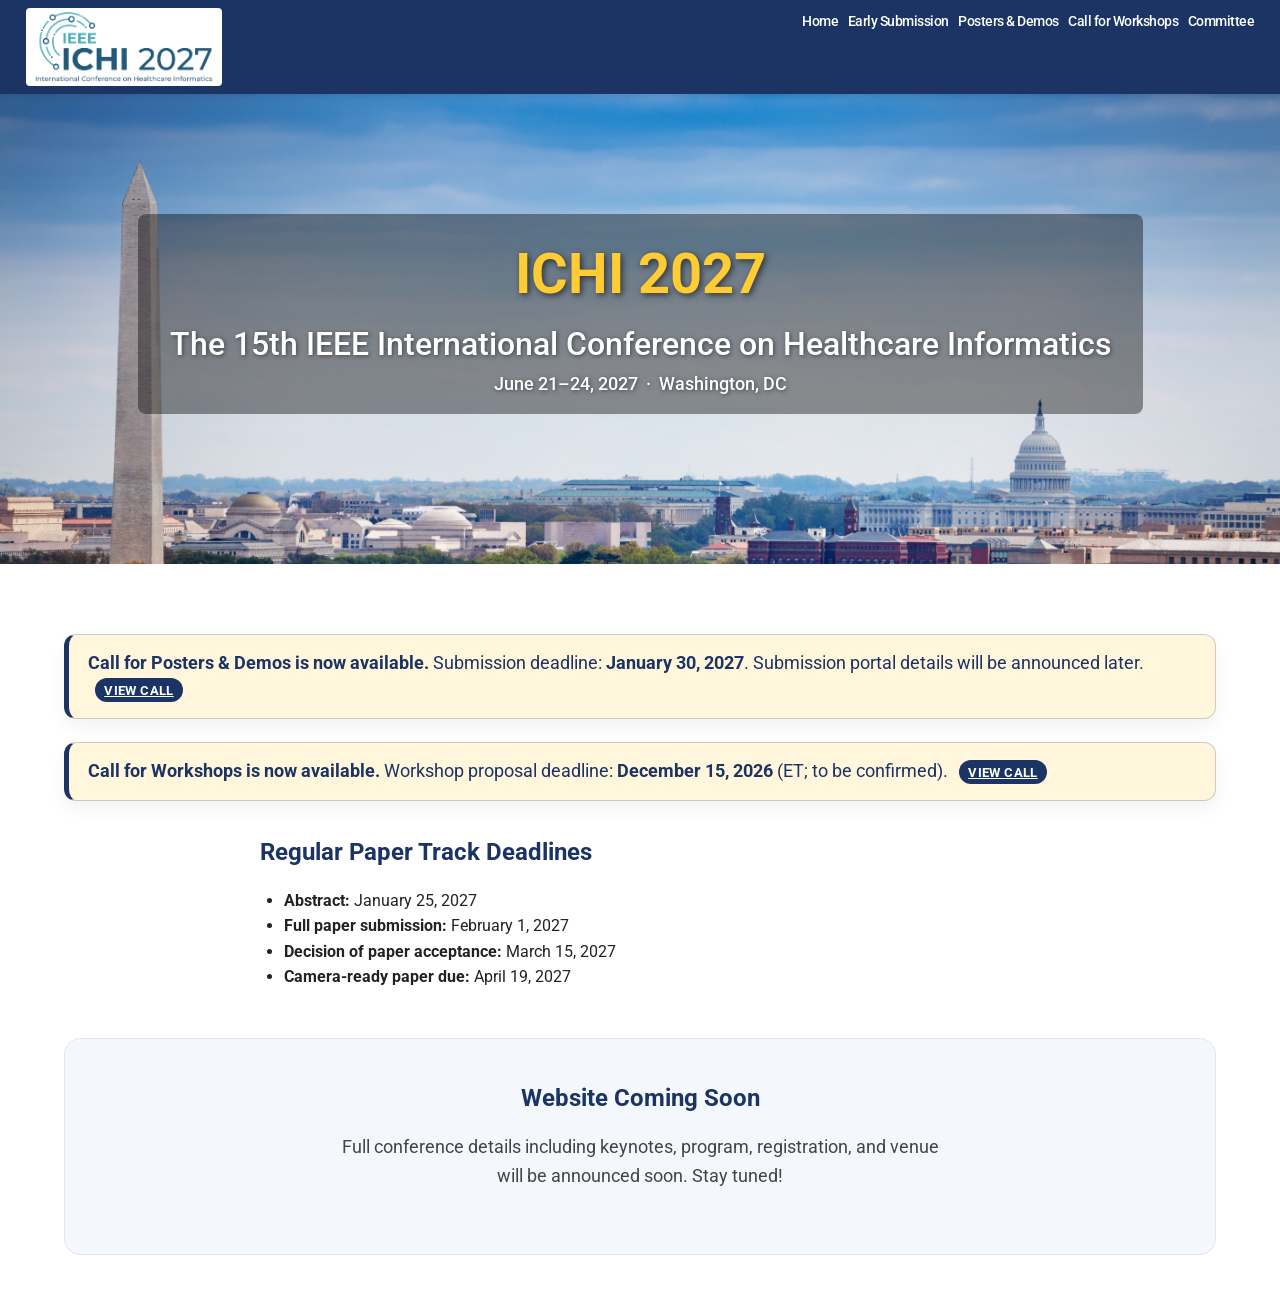
==== index.html @ 88707481 "update ddl and date" ====
<!DOCTYPE html>
<html lang="en">
<head>
    <meta charset="UTF-8" />
    <meta name="viewport" content="width=device-width, initial-scale=1.0" />
    <title>ICHI 2027 - IEEE International Conference on Healthcare Informatics</title>
    <link rel="stylesheet" href="style.css" />
    <link href="https://fonts.googleapis.com/css2?family=Roboto:wght@300;500;700&display=swap" rel="stylesheet">
</head>
<body>

<!-- Top Navigation -->
<header class="navbar">
    <div class="container">
        <a href="index.html" class="logo">
            <img src="assets/img/logo/PNG/2027-logo-IEEE ICHI-FINAL_Color.png" alt="IEEE ICHI 2027 Logo" />
        </a>
        <div id="top-nav"></div>
    </div>
</header>

<!-- Hero Section -->
<section class="hero">
  <div class="hero-text">
    <h1>ICHI 2027</h1>
    <p style="font-size: 2rem;">The 15th IEEE International Conference on Healthcare Informatics</p>
    <p>June 21–24, 2027 &nbsp;·&nbsp; Washington, DC</p>
  </div>
</section>

<main class="container" style="padding: 3rem 0; text-align: center;">

  <section class="conference-status-alert" role="status" style="text-align: left;">
    <strong>Call for Posters &amp; Demos is now available.</strong>
    Submission deadline: <strong>January 30, 2027</strong>. Submission portal details will be announced later.
    <a class="registration-link-status" href="call-for-posters.html">View call</a>
  </section>

  <section class="conference-status-alert" role="status" style="text-align: left;">
    <strong>Call for Workshops is now available.</strong>
    Workshop proposal deadline: <strong>December 15, 2026</strong> (ET; to be confirmed).
    <a class="registration-link-status" href="call-for-workshops.html">View call</a>
  </section>

  <section style="max-width: 760px; margin: 2rem auto; text-align: left;">
    <h2>Regular Paper Track Deadlines</h2>
    <ul>
      <li><strong>Abstract:</strong> January 25, 2027</li>
      <li><strong>Full paper submission:</strong> February 1, 2027</li>
      <li><strong>Decision of paper acceptance:</strong> March 15, 2027</li>
      <li><strong>Camera-ready paper due:</strong> April 19, 2027</li>
    </ul>
  </section>

  <div style="margin-top: 3rem; padding: 2.5rem; border: 1px solid #dce8f7; border-radius: 16px; background: #f4f8fd;">
    <h2 style="color: var(--umn-maroon); margin-bottom: 1rem;">Website Coming Soon</h2>
    <p style="font-size: 1.1rem; color: #444; max-width: 600px; margin: 0 auto 1.5rem;">
      Full conference details including keynotes, program, registration, and venue will be announced soon. Stay tuned!
    </p>
    <!-- <p style="color: #666;">
      Questions? Contact us at
      <a href="mailto:ichi2027@temple.edu">ichi2027@temple.edu</a>
    </p> -->
  </div>

</main>

<div id="footer"></div>
<script>
    fetch('nav.html', { cache: 'no-store' })
          .then(res => res.text())
          .then(html => { document.getElementById('top-nav').innerHTML = html; });

  fetch('footer.html')
        .then(res => res.text())
        .then(html => { document.getElementById('footer').innerHTML = html; });
</script>

</body>
</html>
---- style.css ----
﻿/* Reset & Base */
* {
    margin: 0;
    padding: 0;
    box-sizing: border-box;
}
html, body {
    font-family: 'Roboto', sans-serif;
    line-height: 1.6;
    background-color: #ffffff;
    color: #222;
}
img {
    max-width: 100%;
    display: block;
}

/* Colors */
:root {
    --umn-maroon: #1B3464;
    --umn-gold: #FFCC33;
    --umn-gray: #f5f5f5;
    --text-dark: #222;
    --text-light: #fff;
}

/* Container */
.container {
    width: 90%;
    max-width: 1200px;
    margin: 0 auto;
}

/* Navbar */
.navbar {
    background-color: var(--umn-maroon);
    padding: 0.5rem 0;
    position: fixed;
    width: 100%;
    top: 0;
    z-index: 999;
    box-shadow: 0 2px 5px rgba(0,0,0,0.1);
}
.navbar .logo {
  background: #fff;
  padding: 4px 8px;
  border-radius: 4px;
}
.logo img {
    height: clamp(60px, 5.5vw, 80px);
}
.nav-menu {
    display: flex;
    list-style: none;
    justify-content: flex-end;
    align-items: center;
    flex-wrap: nowrap;
    gap: clamp(0.45rem, 0.72vw, 0.9rem);
    margin-left: auto;
}
.navbar .container {
    display: flex;
    justify-content: space-between;
    align-items: center;
    width: 96%;
    max-width: 1600px;
    gap: clamp(0.75rem, 1vw, 1.25rem);
}
.navbar .container > .logo {
    flex: 0 0 auto;
}
#top-nav {
    flex: 1 1 auto;
    min-width: 0;
    display: flex;
    justify-content: flex-end;
}
#top-nav nav {
    width: 100%;
}
.nav-menu li {
    flex: 0 1 auto;
}
.nav-menu li a {
    color: var(--text-light);
    text-decoration: none;
    font-weight: 500;
    display: inline-flex;
    align-items: center;
    white-space: nowrap;
    font-size: clamp(0.82rem, 0.62rem + 0.42vw, 1rem);
    line-height: 1.2;
    letter-spacing: -0.035em;
}
.nav-menu li a:hover {
    color: var(--umn-gold);
}
.nav-menu li.nav-feature a {
    position: relative;
    gap: 0.38rem;
    padding: 0.34rem 0.52rem;
    border: 1px solid rgba(255, 204, 51, 0.5);
    border-radius: 999px;
    background: linear-gradient(135deg, rgba(255, 204, 51, 0.24), rgba(255, 255, 255, 0.08));
    color: #fff8dc;
    font-weight: 700;
    box-shadow: inset 0 0 0 1px rgba(255, 255, 255, 0.08);
}
.nav-menu li.nav-feature a:hover {
    color: #fff;
    border-color: rgba(255, 204, 51, 0.88);
    background: linear-gradient(135deg, rgba(255, 204, 51, 0.34), rgba(255, 255, 255, 0.13));
}
.nav-menu li.nav-feature-industry a {
    border-color: rgba(255, 255, 255, 0.48);
    background: linear-gradient(135deg, rgba(255, 255, 255, 0.18), rgba(255, 204, 51, 0.12));
    color: #fff;
}
.nav-menu li.nav-feature-industry a:hover {
    border-color: rgba(255, 255, 255, 0.86);
    background: linear-gradient(135deg, rgba(255, 255, 255, 0.24), rgba(255, 204, 51, 0.2));
}
.nav-menu li.nav-feature-data a {
    border-color: rgba(180, 225, 222, 0.62);
    background: linear-gradient(135deg, rgba(180, 225, 222, 0.22), rgba(255, 255, 255, 0.09));
    color: #efffff;
}
.nav-menu li.nav-feature-data a:hover {
    border-color: rgba(204, 245, 241, 0.9);
    background: linear-gradient(135deg, rgba(180, 225, 222, 0.3), rgba(255, 255, 255, 0.14));
}
.nav-menu li.nav-feature-data .nav-new-badge {
    background: #dff7ef;
    color: var(--umn-maroon);
}
.nav-menu li.nav-feature-awards a {
    border-color: rgba(255, 204, 51, 0.9);
    background: linear-gradient(135deg, #ffdf74, var(--umn-gold));
    color: var(--umn-maroon);
    box-shadow: 0 0 0 1px rgba(255, 255, 255, 0.18), 0 6px 16px rgba(255, 204, 51, 0.16);
}
.nav-menu li.nav-feature-awards a:hover {
    color: var(--umn-maroon);
    border-color: #ffe58a;
    background: linear-gradient(135deg, #ffeaa0, #ffd75a);
}
.nav-new-badge {
    display: inline-flex;
    position: absolute;
    top: -0.55rem;
    right: -0.22rem;
    z-index: 1;
    align-items: center;
    padding: 0.12rem 0.34rem;
    border-radius: 999px;
    background: var(--umn-gold);
    color: var(--umn-maroon);
    font-size: 0.62rem;
    font-weight: 800;
    line-height: 1;
    letter-spacing: 0.06em;
    pointer-events: none;
}
.nav-track-badge {
    display: inline-flex;
    position: absolute;
    top: -0.55rem;
    right: -0.22rem;
    z-index: 1;
    align-items: center;
    padding: 0.12rem 0.34rem;
    border-radius: 999px;
    background: rgba(255, 255, 255, 0.92);
    color: var(--umn-maroon);
    font-size: 0.58rem;
    font-weight: 800;
    line-height: 1;
    letter-spacing: 0.07em;
    pointer-events: none;
}
@media (max-width: 1500px) {
    .nav-track-badge,
    .nav-menu li.nav-feature:not(.nav-feature-data) .nav-new-badge,
    .nav-menu li.nav-feature-data .nav-new-badge {
        display: none;
    }
}
@media (max-width: 1420px) {
    .nav-menu {
        gap: 0.42rem;
    }
    .nav-menu li a {
        font-size: 0.78rem;
    }
    .nav-menu li.nav-feature a {
        padding: 0.28rem 0.38rem;
    }
}
@media (max-width: 1280px) {
    .navbar .container {
        align-items: flex-start;
    }
    .nav-menu {
        flex-wrap: wrap;
        row-gap: 0.42rem;
        gap: 0.58rem;
    }
    .nav-menu li a {
        font-size: 0.86rem;
    }
    .nav-menu li.nav-feature a {
        padding: 0.32rem 0.46rem;
    }
    .nav-new-badge,
    .nav-track-badge {
        display: none;
    }
}

/* Dropdown */
.dropdown {
    position: relative;
}
.dropdown-content {
    display: none;
    position: absolute;
    background-color: #fff;
    color: #000;
    top: 100%;
    left: 0;
    box-shadow: 0px 4px 6px rgba(0,0,0,0.1);
    border-radius: 4px;
    z-index: 999;
    min-width: 270px;
}
.dropdown-content li {
    padding: 0.5rem 1rem;
    white-space: nowrap;
}
.dropdown-content li a {
    color: #000;
    font-size: 0.95rem;
    letter-spacing: 0;
}
.dropdown:hover .dropdown-content {
    display: block;
}

/* Hero Section */
.hero {
    background-image: url('assets/img/banner/banner2.jpeg');
    background-size: cover;
    background-position: center;
    height: 500px;
    display: flex;
    align-items: center;
    justify-content: center;
    margin-top: 64px;
    position: relative;
}

.hero::after {
    content: '';
    position: absolute;
    top: 0;
    left: 0;
    width: 100%;
    height: 100%;
    background: rgba(0,0,0,0); /* brighter overlay */
}

.hero-text {
    position: relative;
    color: var(--text-light);
    text-align: center;
    z-index: 1;
    background-color: rgba(0, 0, 0, 0.4);
    padding: 1rem 2rem;
    border-radius: 8px;
    display: inline-block;
}

.hero-text h1 {
    font-size: 3.5rem;
    font-weight: 700;
    color: var(--umn-gold);
    text-shadow: 2px 2px 6px rgba(0, 0, 0, 0.6);
}

.hero-text p {
    font-size: 1.1rem;
    font-weight: 500;
    color: #fff;
    text-shadow: 1px 1px 4px rgba(0, 0, 0, 0.5);
}


/* Main Sections */
.welcome-news {
    display: flex;
    justify-content: space-between;
    flex-wrap: wrap;
    padding: 2rem 0;
    gap: 2rem;
}
.welcome, .news {
    flex: 1;
    min-width: 280px;
}
h2 {
    color: var(--umn-maroon);
    margin-bottom: 1rem;
}
ul {
    list-style: disc;
    padding-left: 1.5rem;
}

.sr-only {
    position: absolute;
    width: 1px;
    height: 1px;
    padding: 0;
    margin: -1px;
    overflow: hidden;
    clip: rect(0, 0, 0, 0);
    white-space: nowrap;
    border: 0;
}

.conference-status-alert {
    margin: 1.4rem 0;
    padding: 1rem 1.2rem;
    background: #fff6db;
    border: 1px solid rgba(27, 52, 100, 0.22);
    border-left: 5px solid var(--umn-maroon);
    border-radius: 12px;
    color: var(--umn-maroon);
    font-size: 1.1rem;
    line-height: 1.45;
    box-shadow: 0 8px 18px rgba(0, 0, 0, 0.05);
}

.registration-link-status {
    display: inline-block;
    margin-left: 0.45rem;
    padding: 0.15rem 0.55rem;
    color: #fff;
    background: var(--umn-maroon);
    border-radius: 999px;
    font-size: 0.82rem;
    font-weight: 700;
    letter-spacing: 0.03em;
    text-transform: uppercase;
    vertical-align: middle;
}

del {
  text-decoration: line-through;
  text-decoration-color: red;
}

.button {
    background-color: var(--umn-gold);
    color: var(--text-dark);
    padding: 0.6rem 1.2rem;
    margin-right: 1rem;
    border: none;
    text-decoration: none;
    font-weight: 600;
    border-radius: 4px;
    box-shadow: 1px 1px 5px rgba(0,0,0,0.2);
    transition: background 0.3s ease;
}
.button:hover {
    background-color: #e0b200;
    color: #000;
}
.button.secondary {
    background-color: #ffffff;
    color: var(--umn-maroon);
    border: 2px solid var(--umn-maroon);
}
.button.secondary:hover {
    background-color: var(--umn-maroon);
    color: #fff;
}

.committee-section {
    margin-top: 3rem;
    padding: 2rem 0;
    border-top: 1px solid #ddd;
}
.committee-section h2, .committee-section h3 {
    color: var(--umn-maroon);
    margin-bottom: 1rem;
}
.committee-grid {
    display: flex;
    flex-wrap: wrap;
    gap: 2rem;
    margin-bottom: 2rem;
}
.committee-card {
    width: 220px;
    display: flex;
    flex-direction: column;
    align-items: center;
    margin: 1rem;
    text-align: center;
}

.committee-card img {
    width: 180px;
    height: 240px;
    object-fit: cover;
    border-radius: 8px;
    margin-bottom: 0.75rem;
    box-shadow: 0 4px 8px rgba(0,0,0,0.1);
}

.committee-card-name {
    font-weight: bold;
    margin-bottom: 0.25rem;
}

.committee-card-affiliation {
    font-size: 0.95rem;
    color: #444;
    line-height: 1.3;
}

.sponsor-grid {
    display: flex;
    flex-wrap: wrap;
    gap: 2rem;
    justify-content: center;
    align-items: center;
}
.sponsor-logo img {
    height: 100px;
    max-width: 180px;
    object-fit: contain;
    filter: drop-shadow(0 2px 4px rgba(0,0,0,0.1));
}

/* =========================================
   Sponsors
   ========================================= */

/* 整个赞助商区域标题居中（你已经有 text-align:center，这里再强化一次） */
.sponsor-section,
.sponsor-tier,
.sponsor-tier h3 {
  text-align: center;
}

/* 每个 tier 块之间更舒服一点 */
.sponsor-tier h3 {
  margin: 1.75rem 0 0.75rem;
}

/* 让 sponsor 标题像独立标签一样浮在 logo 上方，避免和 logo 视觉混在一起 */
.sponsors-highlight .sponsor-tier h3 {
  display: inline-flex;
  align-items: center;
  justify-content: center;
  position: relative;
  gap: 0.7rem;
  width: fit-content;
  margin-left: auto;
  margin-right: auto;
  padding: 0.46rem 1.15rem;
  border: 1px solid rgba(27, 52, 100, 0.24);
  border-radius: 10px;
  background: linear-gradient(180deg, #fcf6f7 0%, #f0dfe4 100%);
  box-shadow: 0 6px 16px rgba(27, 52, 100, 0.08);
  color: var(--umn-maroon);
  font-weight: 700;
  letter-spacing: 0.08em;
  text-transform: uppercase;
}

.sponsors-highlight .sponsor-tier h3::before,
.sponsors-highlight .sponsor-tier h3::after {
  content: "";
  width: 1.4rem;
  height: 1px;
  background: rgba(27, 52, 100, 0.32);
}

/* 让 logo 行始终居中 */
.sponsor-grid {
  display: flex;
  justify-content: center;
  align-items: center;
  flex-wrap: wrap;
  gap: 2rem;
  margin-bottom: 1.75rem;
}

/* 关键：去掉你截图里的“框”（border/背景/阴影/内边距） */
.sponsor-logo {
  background: transparent !important;
  border: none !important;
  box-shadow: none !important;
  border-radius: 0 !important;
  padding: 0 !important;
  margin: 0 !important;
}

/* 让图片更大、且完整显示（不裁切、不变形） */
.sponsor-logo img {
  height: auto !important;
  width: auto !important;
  max-width: min(920px, 100%) !important; /* 宽屏也不会溢出 */
  object-fit: contain !important;
  filter: none !important;               /* 如果你不想要阴影就关掉 */
}

/* Platinum：CHS 横向 logo 适合更宽的展示 */
.sponsor-grid-platinum .sponsor-logo img {
  max-height: 165px !important;
  max-width: min(1100px, 100%) !important;
}

/* Gold：Mayo 这种方形/竖向 logo 更适合用高度撑起来 */
.sponsor-grid-gold .sponsor-logo img {
  max-height: 180px !important;
  max-width: min(360px, 100%) !important;
}

/* Silver：横幅 logo 靠宽度撑起来更自然 */
.sponsor-grid-silver .sponsor-logo img {
  max-height: 150px !important;
  max-width: min(980px, 100%) !important;
}

/* 手机端：再稍微收一点高度，避免太占屏 */
@media (max-width: 520px) {
  .sponsor-grid-platinum .sponsor-logo img {
    max-height: 110px !important;
  }
  .sponsor-grid-gold .sponsor-logo img {
    max-height: 150px !important;
  }
  .sponsor-grid-silver .sponsor-logo img {
    max-height: 115px !important;
  }
}

/* Sponsors page showcase (moved from index): larger text and larger Gold logo */
.sponsors-highlight {
  margin-bottom: 2.25rem;
}

.sponsors-highlight h2 {
  font-size: clamp(2rem, 4vw, 2.5rem);
}

.sponsors-highlight .sponsor-tier h3 {
  font-size: clamp(1.35rem, 2.2vw, 1.7rem);
}

.sponsors-highlight .sponsor-grid-platinum .sponsor-logo img {
  max-height: 155px !important;
  max-width: min(1020px, 100%) !important;
}

.sponsors-highlight .sponsor-grid-gold .sponsor-logo img {
  max-height: 220px !important;
  max-width: min(430px, 100%) !important;
}

@media (max-width: 520px) {
  .sponsors-highlight .sponsor-grid-platinum .sponsor-logo img {
    max-height: 100px !important;
  }
  .sponsors-highlight .sponsor-grid-gold .sponsor-logo img {
    max-height: 180px !important;
  }
}

/* =========================================
   Sponsors Page Redesign
   ========================================= */

.sponsor-page {
  padding: 2.25rem 0 4rem;
}

.sponsor-page-heading {
  margin-bottom: 1.5rem;
  text-align: center;
}

.sponsor-page-heading-left {
  text-align: left;
}

.sponsor-page-heading h2 {
  margin-bottom: 0.65rem;
  color: var(--umn-maroon);
  font-size: clamp(1.95rem, 3.8vw, 2.45rem);
}

.sponsor-page-heading p {
  max-width: 780px;
  margin: 0 auto;
  color: #4d4a47;
  line-height: 1.7;
}

.sponsor-page-heading-left p {
  margin: 0;
  max-width: 880px;
}

.sponsor-showcase {
  padding: 2rem 0 1rem;
}

.sponsor-tier-block {
  padding: 1.4rem 0 1.65rem;
  border-top: 1px solid rgba(27, 52, 100, 0.12);
}

.sponsor-tier-block:first-of-type {
  border-top: none;
  padding-top: 0.35rem;
}

.sponsor-tier-label {
  margin: 0 0 1rem;
  text-align: center;
  color: var(--umn-maroon);
  font-size: clamp(1rem, 1.15vw, 1.08rem);
  font-weight: 700;
  letter-spacing: 0.14em;
  text-transform: uppercase;
}

.sponsor-logo-row {
  display: flex;
  justify-content: center;
  align-items: center;
  min-height: 92px;
  padding: 0.2rem 0;
}

.sponsor-logo-link {
  display: inline-flex;
  align-items: center;
  justify-content: center;
  text-decoration: none;
  color: inherit;
  transition: transform 0.18s ease, opacity 0.18s ease;
}

.sponsor-logo-link:hover,
.sponsor-logo-link:focus-visible {
  transform: translateY(-1px);
  opacity: 0.9;
  outline: none;
}

.sponsor-logo-link-stack {
  flex-direction: column;
}

.sponsor-logo-row img {
  display: block;
  height: auto;
  width: auto;
  max-width: 100%;
  object-fit: contain;
}

.sponsor-logo-stack {
  display: flex;
  flex-direction: column;
  align-items: center;
  gap: 0.65rem;
}

.sponsor-logo-row-platinum {
  gap: 1.5rem;
  flex-wrap: wrap;
}

.sponsor-logo-row-platinum img {
  max-width: min(520px, 100%);
  max-height: 88px;
}

.sponsor-logo-row-platinum .sponsor-logo-platinum-wide {
  max-width: min(410px, 100%);
  max-height: 72px;
}

.sponsor-logo-row-platinum .sponsor-logo-platinum-standard {
  max-width: min(350px, 100%);
  max-height: 160px;
}

.sponsor-logo-row-gold img {
  max-width: min(210px, 100%);
  max-height: 118px;
}

.sponsor-logo-row-gold {
  gap: 2rem;
  flex-wrap: wrap;
}

.sponsor-logo-row-gold .sponsor-logo-gold-wide {
  max-width: min(360px, 100%);
  max-height: 72px;
}

.sponsor-logo-row-gold .sponsor-logo-gold-tcii {
  max-width: min(280px, 100%);
  max-height: 86px;
}

.sponsor-logo-row-silver img {
  max-width: min(350px, 100%);
  max-height: 78px;
}

.sponsor-logo-row-silver {
  gap: 1.8rem;
  flex-wrap: wrap;
}

.sponsor-logo-row-silver .sponsor-logo-row-break {
  flex-basis: 100%;
  height: 0;
}

.sponsor-logo-row-silver .sponsor-logo-silver-wide {
  max-width: min(320px, 100%);
  max-height: 68px;
}

.sponsor-logo-row-silver .sponsor-logo-silver-standard {
  max-width: min(165px, 100%);
  max-height: 70px;
}

.sponsor-logo-row-silver .sponsor-logo-silver-clhss {
  width: 165px;
  max-height: 116px;
}

.sponsor-logo-row-silver .sponsor-logo-silver-boston {
  width: 190px;
  max-width: min(190px, 100%);
  max-height: 84px;
}

.sponsor-logo-row-silver .sponsor-logo-silver-jhir {
  width: 420px;
  max-width: min(420px, 100%);
  max-height: 88px;
}

.sponsor-logo-row-award img {
  max-width: min(110px, 100%);
  max-height: 96px;
}

.sponsor-logo-row-bronze {
  min-height: 72px;
  gap: 1.45rem;
  flex-wrap: wrap;
}

.sponsor-logo-row-bronze img {
  max-width: min(270px, 100%);
  max-height: 40px;
}

.sponsor-logo-row-bronze .sponsor-logo-bronze-journal {
  max-width: min(270px, 100%);
  max-height: 34px;
}

.sponsor-logo-row-bronze .sponsor-logo-bronze-wide {
  max-width: min(250px, 100%);
  max-height: 44px;
}

.sponsor-logo-caption {
  margin: 0;
  color: #4d4a47;
  font-size: 0.96rem;
  font-weight: 500;
}

.sponsor-opportunities {
  margin-top: 1.25rem;
  padding: 2rem 0 0.5rem;
  border-top: 1px solid rgba(27, 52, 100, 0.12);
}

.sponsor-deadline {
  margin: 0 0 1.75rem;
  color: var(--umn-maroon);
  font-weight: 600;
}

.sponsor-opportunities h3 {
  margin: 1.8rem 0 1rem;
  color: var(--umn-maroon);
  font-size: 1.15rem;
}

.sponsor-package-grid {
  display: grid;
  grid-template-columns: repeat(auto-fit, minmax(220px, 1fr));
  gap: 1rem;
}

.sponsor-package-card {
  padding: 1.15rem 1.2rem 1.2rem;
  background: #fcfaf8;
  border: 1px solid rgba(27, 52, 100, 0.1);
  border-radius: 14px;
  box-shadow: 0 8px 20px rgba(53, 39, 28, 0.05);
}

.sponsor-package-card-secondary {
  background: #fff;
}

.sponsor-package-header {
  display: flex;
  align-items: baseline;
  justify-content: space-between;
  gap: 1rem;
  margin-bottom: 0.75rem;
}

.sponsor-package-header h4 {
  margin: 0;
  color: #2f2a26;
  font-size: 1.08rem;
}

.sponsor-package-price {
  margin: 0;
  color: var(--umn-maroon);
  font-weight: 700;
  white-space: nowrap;
}

.sponsor-package-list {
  margin: 0;
  padding-left: 1.1rem;
  color: #4b4946;
  line-height: 1.6;
}

.sponsor-package-list li + li {
  margin-top: 0.45rem;
}

.sponsor-contact {
  margin-top: 1.6rem;
  padding-top: 1.75rem;
  border-top: 1px solid rgba(27, 52, 100, 0.12);
}

.sponsor-contact .committee-section h2,
.sponsor-contact .committee-section h3 {
  margin-bottom: 0.35rem;
}

.sponsor-contact .committee-grid {
  margin-top: 1rem;
  gap: 1.25rem;
}

.sponsor-contact .committee-card {
  padding: 1.35rem 1.2rem;
  border: 1px solid rgba(27, 52, 100, 0.1);
  box-shadow: 0 10px 24px rgba(53, 39, 28, 0.05);
}

.sponsor-contact .committee-card img {
  width: 160px;
  height: 160px;
  margin-bottom: 0.9rem;
}

@media (max-width: 760px) {
  .sponsor-page {
    padding-top: 1.75rem;
  }

  .sponsor-logo-row {
    min-height: 72px;
  }

  .sponsor-logo-row-platinum img {
    max-height: 68px;
  }

  .sponsor-logo-row-platinum .sponsor-logo-platinum-wide {
    max-width: min(310px, 100%);
    max-height: 56px;
  }

  .sponsor-logo-row-platinum .sponsor-logo-platinum-standard {
    max-width: min(250px, 100%);
    max-height: 116px;
  }

  .sponsor-logo-row-gold img {
    max-height: 94px;
    max-width: 175px;
  }

  .sponsor-logo-row-gold .sponsor-logo-gold-wide {
    max-height: 54px;
    max-width: min(260px, 100%);
  }

  .sponsor-logo-row-gold .sponsor-logo-gold-tcii {
    max-height: 70px;
    max-width: min(220px, 100%);
  }

  .sponsor-logo-row-silver img {
    max-height: 62px;
    max-width: 280px;
  }

  .sponsor-logo-row-silver .sponsor-logo-silver-wide {
    max-height: 56px;
    max-width: 240px;
  }

  .sponsor-logo-row-silver .sponsor-logo-silver-standard {
    max-height: 58px;
    max-width: 138px;
  }

  .sponsor-logo-row-silver .sponsor-logo-silver-clhss {
    width: 138px;
    max-height: 96px;
  }

  .sponsor-logo-row-silver .sponsor-logo-silver-boston {
    width: 150px;
    max-width: min(150px, 100%);
    max-height: 66px;
  }

  .sponsor-logo-row-silver .sponsor-logo-silver-jhir {
    width: 300px;
    max-width: min(300px, 100%);
    max-height: 60px;
  }

  .sponsor-logo-row-silver .sponsor-logo-silver-compact {
    max-height: 74px;
    max-width: 120px;
  }

  .sponsor-logo-row-award img {
    max-height: 82px;
    max-width: 96px;
  }

  .sponsor-logo-row-bronze img {
    max-width: min(220px, 100%);
    max-height: 34px;
  }

  .sponsor-logo-row-bronze .sponsor-logo-bronze-journal {
    max-width: min(220px, 100%);
    max-height: 28px;
  }

  .sponsor-logo-row-bronze .sponsor-logo-bronze-wide {
    max-width: min(190px, 100%);
    max-height: 38px;
  }

  .sponsor-package-header {
    flex-direction: column;
    align-items: flex-start;
    gap: 0.25rem;
  }
}

/* Footer */
/* Footer container layout */
.footer {
    background-color: var(--umn-maroon);
    color: white;
    padding: 2rem 0;
    font-size: 0.9rem;
}

.footer a {
    color: white;
    text-decoration: none;
}

.footer a:hover {
    text-decoration: underline;
}

.footer-columns {
    display: flex;
    flex-wrap: wrap;
    justify-content: space-between;
    gap: 2rem;
}

.footer-section {
    flex: 1 1 250px;
    min-width: 200px;
}

.footer-section h3 {
    font-weight: bold;
    margin-bottom: 1rem;
}

.footer-past-years {
    display: flex;
    gap: 1.5rem;
    flex-wrap: wrap;
}

.footer-past-years ul {
    list-style: none;
    padding-left: 0;
    margin: 0;
}

.footer-past-years li {
    margin-bottom: 0.5rem;
}

.social-icons {
  display: flex;
  gap: 1rem;
  align-items: center;
  margin-top: 0.5rem;
}

.social-icon {
  width: 28px;
  height: 28px;
  transition: transform 0.2s ease;
}

.social-icon:hover {
  transform: scale(1.2);
}

@media (max-width: 768px) {
    .footer-columns {
        flex-direction: column;
    }
    .footer-past-years {
        flex-direction: column;
    }
}

/* Responsive */
@media (max-width: 768px) {
    .navbar .container {
        width: 92%;
    }
    .nav-menu {
        flex-wrap: wrap;
        justify-content: center;
        gap: 0.85rem 1rem;
    }
    .nav-menu li a {
        font-size: 0.82rem;
    }
    .hero {
        height: 400px;
    }
    .hero-text h1 {
        font-size: 2.2rem;
    }
}

/* =========================================
   Bottom Identity Footer (Logos & Copyright)
   ========================================= */
.footer-identity {
    /* 使用淡灰色背景，或者你可以改成 var(--umn-gold) */
    background-color: var(--umn-gold);
    padding: 2rem 0;
    text-align: center; /* 让所有文字内容居中 */
    border-top: 1px solid #e0e0e0;
}

/* Logo 容器：弹性布局，水平居中 */
.identity-logos {
    display: flex;
    justify-content: center;
    align-items: center;
    gap: 30px; /* 两个 Logo 之间的间距 */
    margin-bottom: 1rem; /* Logo 与下方文字的间距 */
}

/* 限制 Logo 高度，保持整齐 */
.identity-logos img {
    height: 38px;
    width: auto;
}

/* 版权文字样式 */
.identity-copyright {
    font-size: 0.9rem;
    color: #444;
    margin-bottom: 0.5rem; /* 版权与隐私政策之间的间距 */
}

/* 隐私政策链接样式 */
.identity-privacy a {
    font-size: 0.9rem;
    color: #00629B; /* 使用 IEEE 蓝或深色 */
    text-decoration: none;
}

.identity-privacy a:hover {
    text-decoration: underline;
}

/* 响应式调整：手机端如果屏幕太小，Logo 可以稍微缩小 */
@media (max-width: 480px) {
    .identity-logos {
        gap: 20px;
    }
    .identity-logos img {
        height: 32px;
    }
}

/* Registration fee table */
.registration-clarification {
    margin: 0.9rem 0 1rem;
    padding: 0.95rem 1.1rem;
    background: #f8f1e8;
    border-left: 4px solid var(--umn-maroon);
    border-radius: 10px;
    color: #4a433d;
    font-size: 1rem;
    line-height: 1.55;
}

.registration-clarification strong {
    color: var(--umn-maroon);
}

.registration-table-wrap {
    width: 100%;
    max-width: 100%;
    margin: 1.25rem 0 0.75rem;
    overflow-x: auto;
    -webkit-overflow-scrolling: touch;
    background: #fff;
    border: 1px solid #e3ddd7;
    border-radius: 16px;
    box-shadow: 0 12px 28px rgba(0, 0, 0, 0.06);
}

.registration-table {
    width: 100%;
    min-width: 980px;
    border-collapse: separate;
    border-spacing: 0;
    table-layout: fixed;
    color: #333;
}

.registration-table thead th {
    padding: 1.2rem 1rem;
    text-align: center;
    vertical-align: bottom;
    background: linear-gradient(180deg, #f5f1ed 0%, #ece5de 100%);
    border-bottom: 1px solid #ddd2c9;
    font-size: 1rem;
    font-weight: 700;
    line-height: 1.25;
    color: #2d2a28;
}

.registration-table thead th:first-child {
    width: 40%;
    text-align: left;
}

.registration-heading {
    display: block;
    font-size: 1.1rem;
    font-weight: 700;
    color: #2f2b29;
}

.registration-subheading {
    display: block;
    margin-top: 0.3rem;
    font-size: 0.95rem;
    font-weight: 500;
    line-height: 1.35;
    color: #5e554e;
}

.registration-table tbody th,
.registration-table tbody td {
    padding: 1.15rem 1rem;
    border-bottom: 1px solid #ece4dd;
    font-size: 1.05rem;
    background: #fff;
}

.registration-table tbody tr:nth-child(even) th,
.registration-table tbody tr:nth-child(even) td {
    background: #fcfaf8;
}

.registration-table tbody tr:last-child th,
.registration-table tbody tr:last-child td {
    border-bottom: none;
}

.registration-table tbody th {
    text-align: left;
    font-weight: 700;
    color: #2f2b29;
}

.registration-table tbody td {
    text-align: center;
    font-weight: 500;
    color: #3d3a38;
}

@media (max-width: 900px) {
    .registration-table {
        min-width: 900px;
    }

    .registration-table thead th,
    .registration-table tbody th,
    .registration-table tbody td {
        padding: 1rem 0.85rem;
    }
}

/* =========================================
   Attraction Image Rows / Grids (Venue page)
   ========================================= */

.attractions-gallery {
  margin: 0.75rem 0 1.25rem 0;
  display: grid;
  gap: 14px;
  grid-template-columns: repeat(2, minmax(0, 1fr)); /* 2 columns by default */
}

.attraction-card {
  margin: 0;
  background: #fff;
  border: 1px solid #e7e7e7;
  border-radius: 10px;
  overflow: hidden;
  box-shadow: 0 3px 10px rgba(0,0,0,0.06);
  transition: transform 0.2s ease, box-shadow 0.2s ease;
}

.attraction-card:hover {
  transform: translateY(-2px);
  box-shadow: 0 6px 16px rgba(0,0,0,0.10);
}

.attraction-card img {
  width: 100%;
  height: 170px;
  object-fit: cover;
}

.attraction-card figcaption {
  padding: 0.65rem 0.75rem 0.7rem 0.75rem;
  font-weight: 700;
  color: var(--umn-maroon);
  font-size: 0.98rem;
  line-height: 1.2;
}

/* Wider screens: show 3 in a row for the museum section (auto) */
@media (min-width: 900px) {
  .attractions-gallery {
    grid-template-columns: repeat(3, minmax(0, 1fr));
  }
  .attraction-card img {
    height: 180px;
  }
}

/* Phones: 1 per row */
@media (max-width: 520px) {
  .attractions-gallery {
    grid-template-columns: 1fr;
  }
  .attraction-card img {
    height: 190px;
  }
}

/* =========================================
   Unified content photos (Venue / Hotels)
   ========================================= */

.content-photo {
  width: 100%;
  max-width: 920px;          /* 控制最大宽度，避免超大撑满屏幕 */
  height: 320px;             /* 统一高度（你也可以改成 280/360） */
  object-fit: cover;         /* 统一裁切方式：保证不变形、画面铺满 */
  display: block;
  margin: 0.75rem auto 1rem; /* 居中 + 上下留白 */
  border-radius: 12px;
  border: 1px solid #e7e7e7;
  box-shadow: 0 4px 14px rgba(0,0,0,0.08);
}

/* 手机端：稍微更高一点，观感更饱满 */
@media (max-width: 520px) {
  .content-photo {
    height: 220px;
    max-width: 100%;
  }
}

/* =========================================
   Parking information (Venue page)
   ========================================= */

.parking-info-section {
  margin: 0 0 2rem;
}

.parking-info-section h2 {
  color: var(--umn-maroon);
  margin-bottom: 0.75rem;
}

.parking-info-layout {
  display: grid;
  grid-template-columns: minmax(0, 1.15fr) minmax(280px, 0.85fr);
  gap: 1.25rem;
  align-items: stretch;
  margin: 1rem 0;
}

.parking-map-card {
  margin: 0;
  background: #fff;
  border: 1px solid #e3ddd7;
  border-radius: 14px;
  overflow: hidden;
  box-shadow: 0 10px 24px rgba(0, 0, 0, 0.07);
}

.parking-map-visual {
  position: relative;
  aspect-ratio: 936 / 676;
  background: #f8f5ef;
  overflow: hidden;
}

.parking-map-visual img {
  display: block;
  width: 100%;
  height: 100%;
  object-fit: contain;
}

.parking-hotspot {
  position: absolute;
  z-index: 2;
  display: block;
  border: 3px solid rgba(27, 52, 100, 0);
  border-radius: 16px;
  background: rgba(255, 204, 51, 0);
  box-shadow: 0 0 0 rgba(27, 52, 100, 0);
  opacity: 0;
  transform: scale(0.96);
  transition: opacity 0.18s ease, transform 0.18s ease, background 0.18s ease, border-color 0.18s ease, box-shadow 0.18s ease;
  pointer-events: none;
}

.parking-hotspot::after {
  content: "";
  position: absolute;
  inset: -9px;
  border: 2px solid rgba(27, 52, 100, 0.25);
  border-radius: 22px;
  opacity: 0;
}

.parking-hotspot.is-active {
  opacity: 1;
  transform: scale(1);
  border-color: var(--umn-maroon);
  background: rgba(255, 204, 51, 0.32);
  box-shadow: 0 0 0 5px rgba(27, 52, 100, 0.13), 0 12px 24px rgba(0, 0, 0, 0.18);
}

.parking-hotspot.is-active::after {
  opacity: 1;
}

.parking-hotspot-washington {
  left: 64.5%;
  top: 9%;
  width: 21.5%;
  height: 14%;
}

.parking-hotspot-east-river {
  left: 22.5%;
  top: 54%;
  width: 13%;
  height: 21%;
}

.parking-hotspot-weisman {
  left: 3%;
  top: 30.5%;
  width: 14.5%;
  height: 18%;
}

.parking-map-card figcaption {
  padding: 0.7rem 0.9rem;
  color: #5a514c;
  background: #faf7f2;
  font-size: 0.95rem;
  font-weight: 600;
}

.parking-card-grid {
  display: grid;
  gap: 0.85rem;
}

.parking-card {
  background: #fff;
  border: 1px solid #e3ddd7;
  border-left: 5px solid var(--umn-maroon);
  border-radius: 14px;
  padding: 1rem 1.05rem;
  box-shadow: 0 8px 18px rgba(0, 0, 0, 0.055);
  transition: transform 0.18s ease, border-color 0.18s ease, box-shadow 0.18s ease, background 0.18s ease;
}

.parking-card:hover,
.parking-card:focus-within,
.parking-card.is-active {
  background: #fffaf0;
  border-color: rgba(27, 52, 100, 0.32);
  box-shadow: 0 14px 28px rgba(27, 52, 100, 0.13);
  transform: translateY(-2px);
}

.parking-card h3 {
  margin: 0 0 0.45rem;
  color: var(--umn-maroon);
  font-size: 1.05rem;
  line-height: 1.25;
}

.parking-card p {
  margin: 0 0 0.8rem;
  color: #4e4844;
  line-height: 1.4;
}

.parking-card a {
  display: inline-flex;
  align-items: center;
  color: var(--umn-maroon);
  font-weight: 700;
  text-decoration: underline;
  text-underline-offset: 3px;
}

.parking-note {
  margin-top: 0.75rem;
  padding: 0.85rem 1rem;
  background: #f8f1e8;
  border-radius: 10px;
  color: #4a433d;
  line-height: 1.5;
}

@media (max-width: 820px) {
  .parking-info-layout {
    grid-template-columns: 1fr;
  }
}
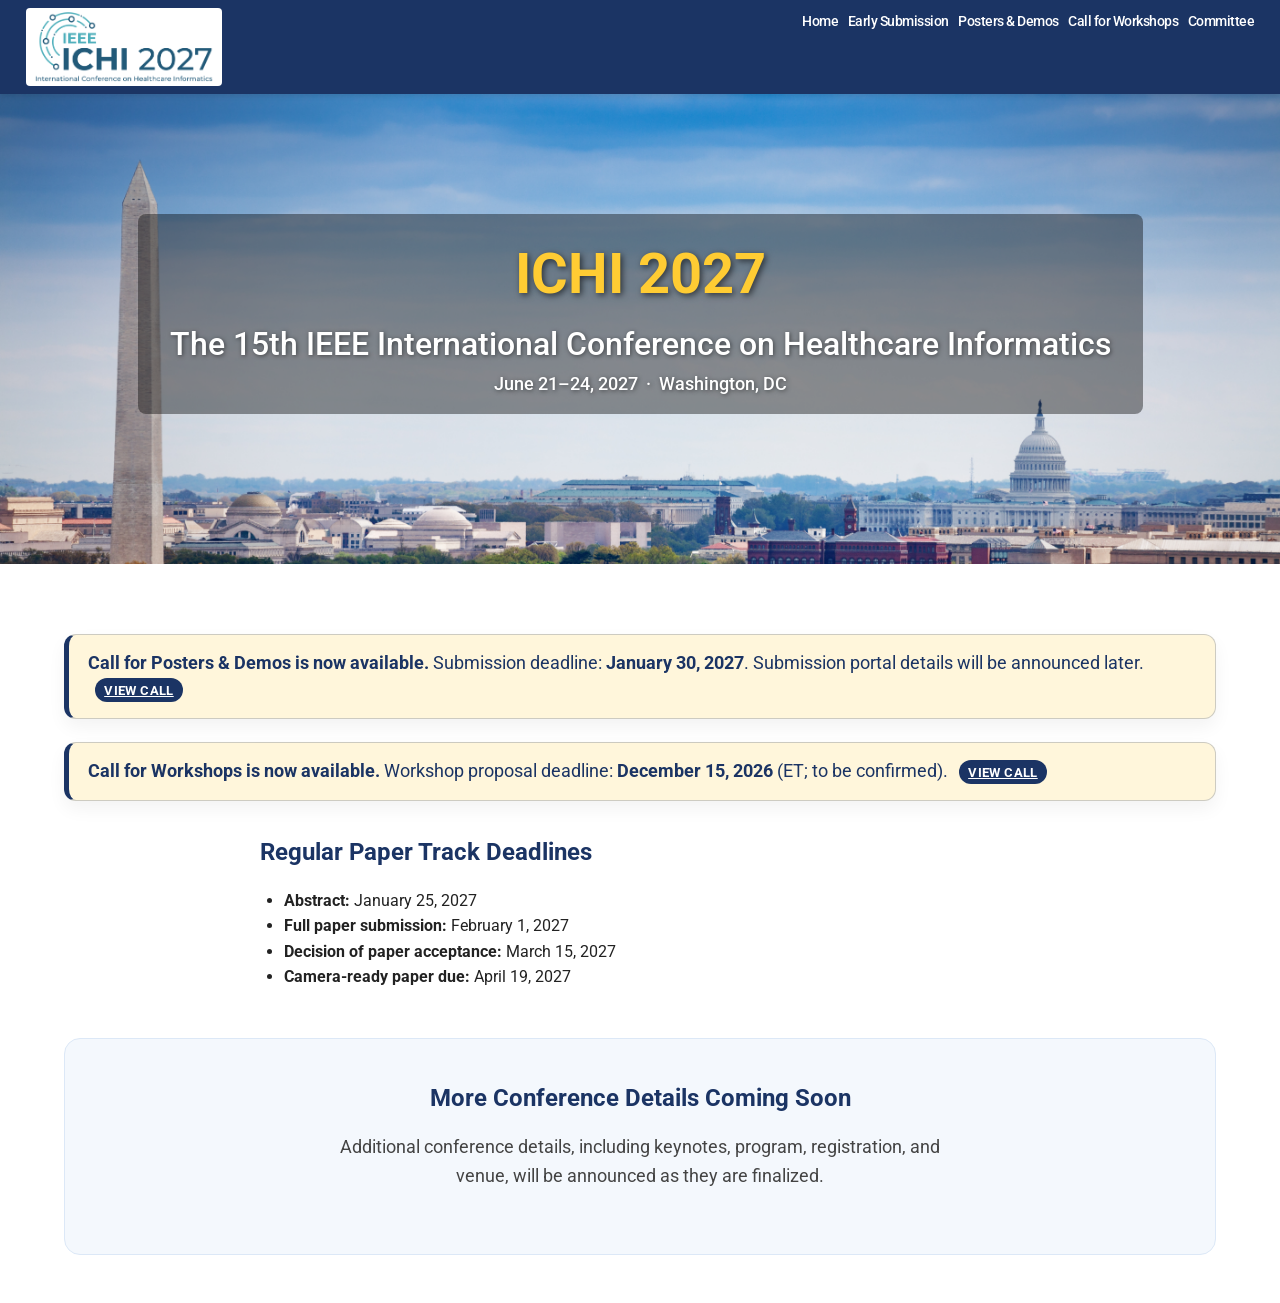
==== commit 7a8deb30: "Update index.html" ====
--- a/index.html
+++ b/index.html
@@ -53,9 +53,9 @@
   </section>
 
   <div style="margin-top: 3rem; padding: 2.5rem; border: 1px solid #dce8f7; border-radius: 16px; background: #f4f8fd;">
-    <h2 style="color: var(--umn-maroon); margin-bottom: 1rem;">Website Coming Soon</h2>
+    <h2 style="color: var(--umn-maroon); margin-bottom: 1rem;">More Conference Details Coming Soon</h2>
     <p style="font-size: 1.1rem; color: #444; max-width: 600px; margin: 0 auto 1.5rem;">
-      Full conference details including keynotes, program, registration, and venue will be announced soon. Stay tuned!
+      Additional conference details, including keynotes, program, registration, and venue, will be announced as they are finalized.
     </p>
     <!-- <p style="color: #666;">
       Questions? Contact us at
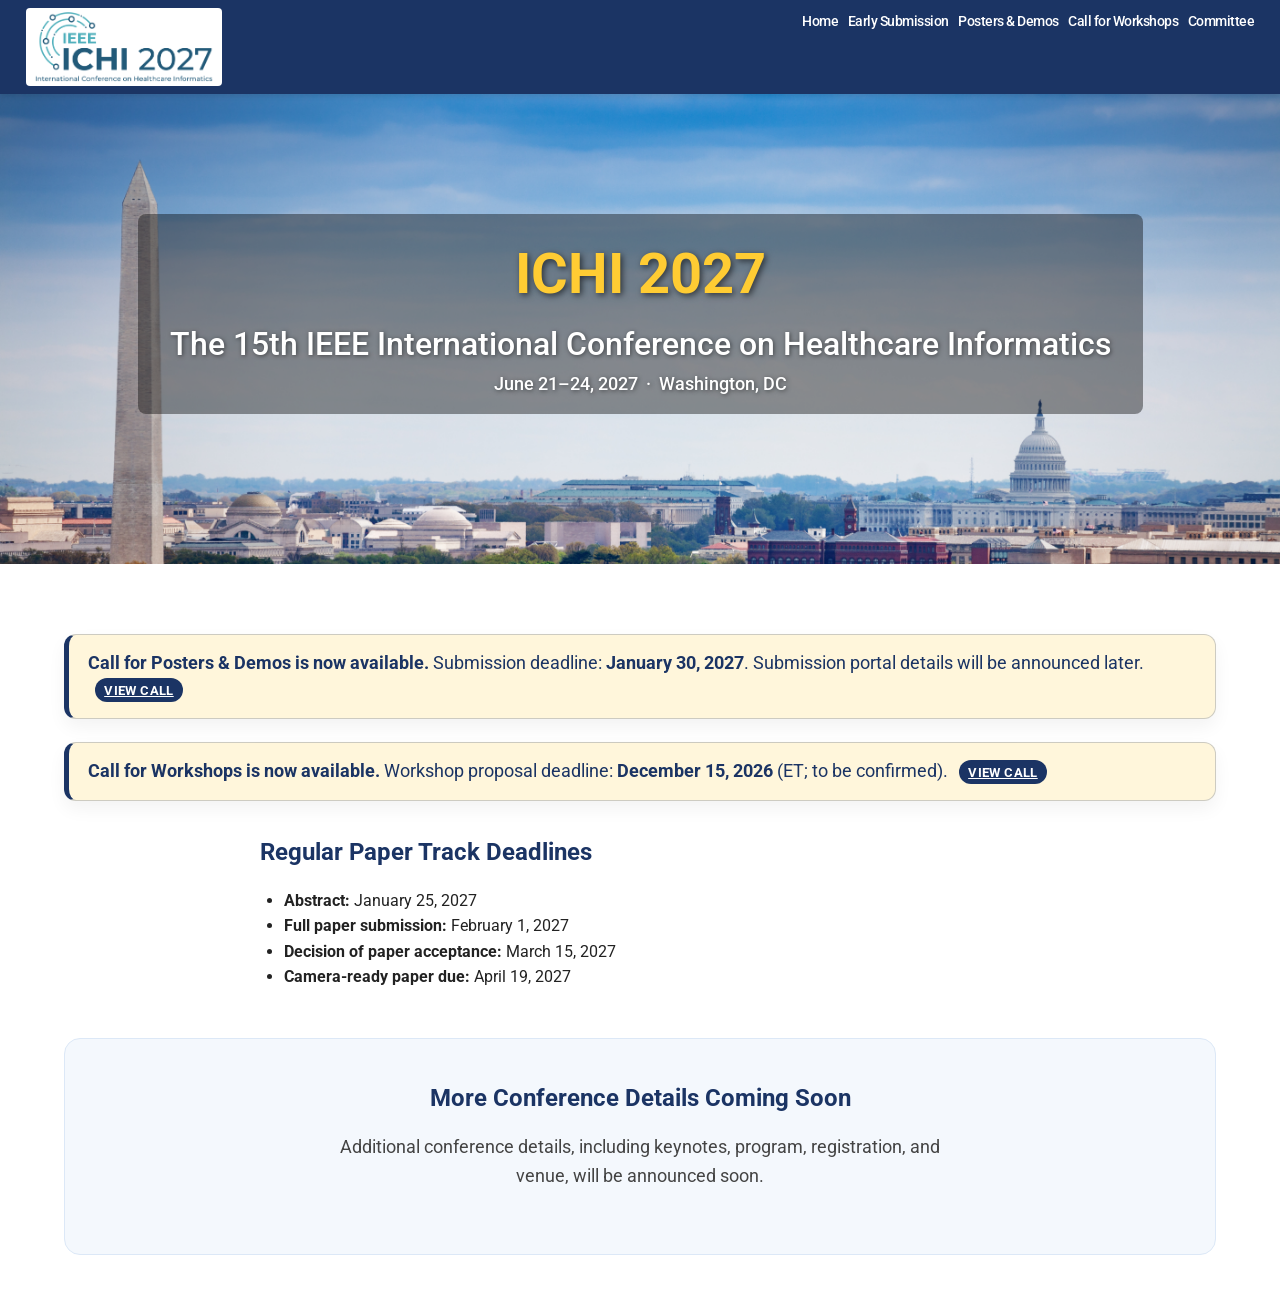
==== commit 3a985010: "Update index.html" ====
--- a/index.html
+++ b/index.html
@@ -55,7 +55,7 @@
   <div style="margin-top: 3rem; padding: 2.5rem; border: 1px solid #dce8f7; border-radius: 16px; background: #f4f8fd;">
     <h2 style="color: var(--umn-maroon); margin-bottom: 1rem;">More Conference Details Coming Soon</h2>
     <p style="font-size: 1.1rem; color: #444; max-width: 600px; margin: 0 auto 1.5rem;">
-      Additional conference details, including keynotes, program, registration, and venue, will be announced as they are finalized.
+      Additional conference details, including keynotes, program, registration, and venue, will be announced soon.
     </p>
     <!-- <p style="color: #666;">
       Questions? Contact us at
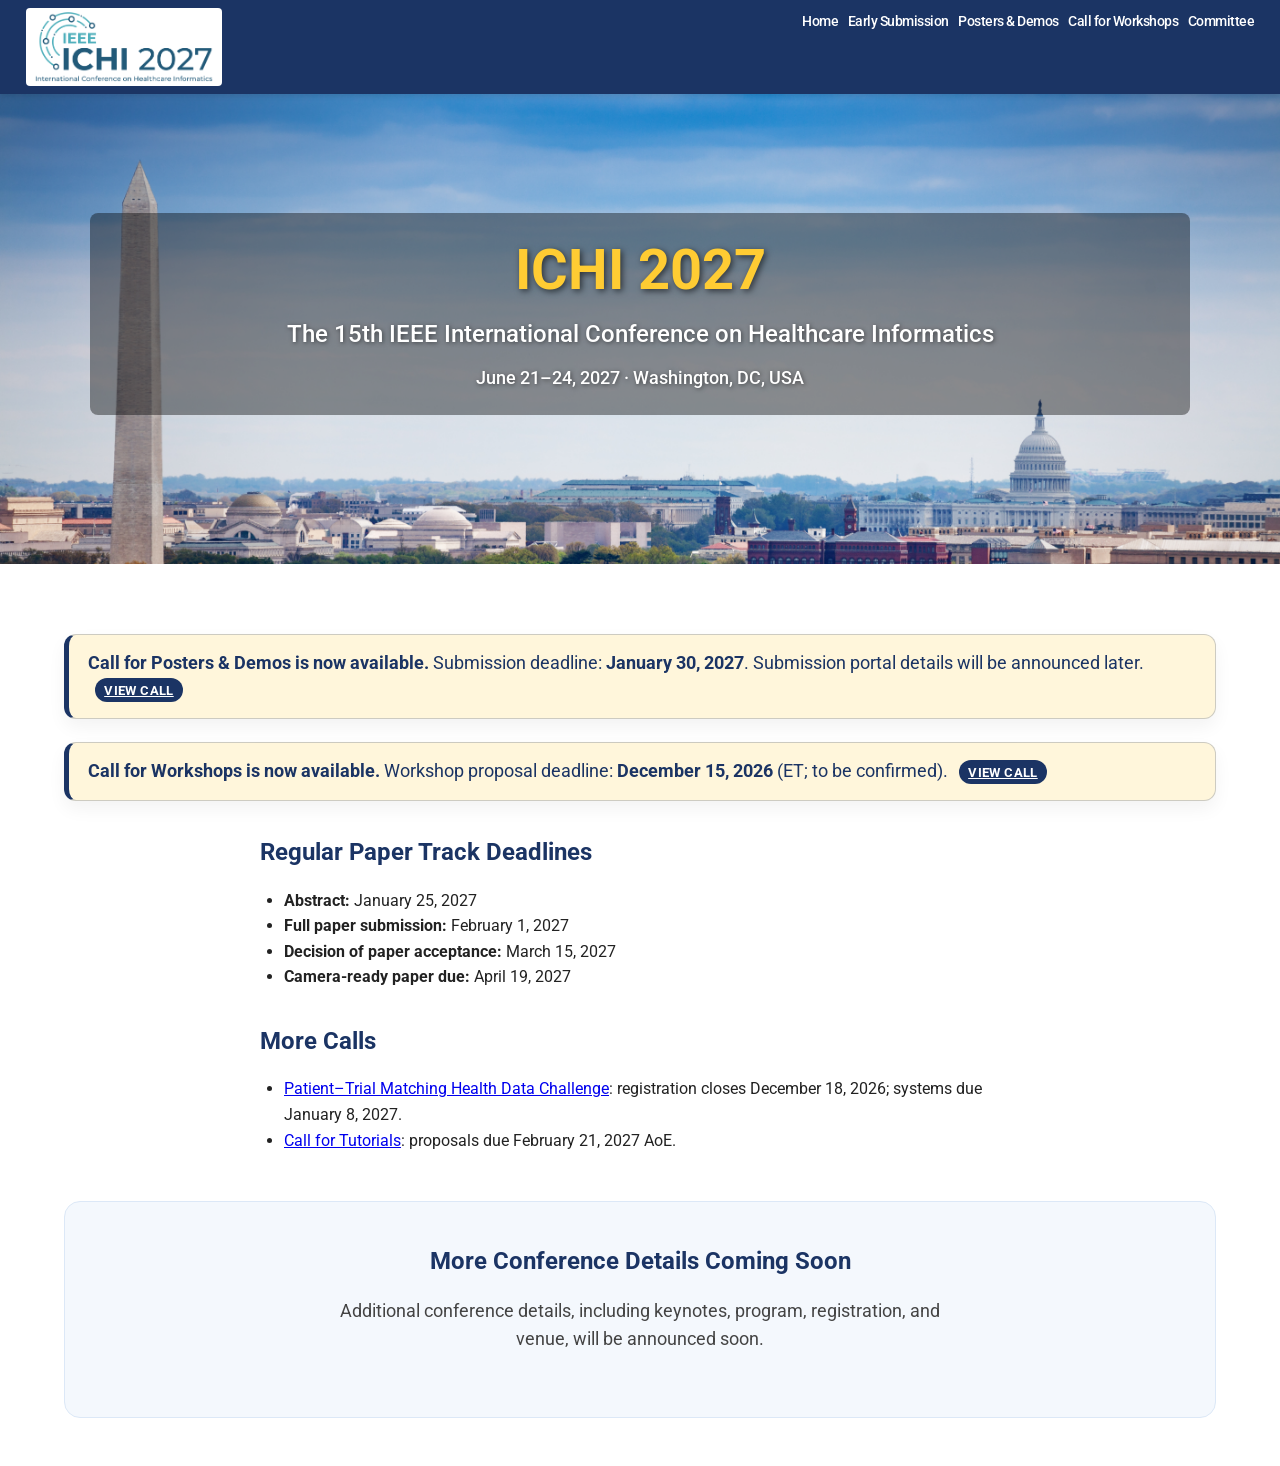
==== commit b0791913: "Add new pages" ====
--- a/index.html
+++ b/index.html
@@ -23,8 +23,8 @@
 <section class="hero">
   <div class="hero-text">
     <h1>ICHI 2027</h1>
-    <p style="font-size: 2rem;">The 15th IEEE International Conference on Healthcare Informatics</p>
-    <p>June 21–24, 2027 &nbsp;·&nbsp; Washington, DC</p>
+    <p class="hero-description">The 15th IEEE International Conference on Healthcare Informatics</p>
+    <p class="hero-subtitle">June 21–24, 2027 · Washington, DC, USA</p>
   </div>
 </section>
 
@@ -49,6 +49,14 @@
       <li><strong>Full paper submission:</strong> February 1, 2027</li>
       <li><strong>Decision of paper acceptance:</strong> March 15, 2027</li>
       <li><strong>Camera-ready paper due:</strong> April 19, 2027</li>
+    </ul>
+  </section>
+
+  <section style="max-width: 760px; margin: 2rem auto; text-align: left;">
+    <h2>More Calls</h2>
+    <ul>
+      <li><a href="call-for-health-data-challenge.html">Patient–Trial Matching Health Data Challenge</a>: registration closes December 18, 2026; systems due January 8, 2027.</li>
+      <li><a href="call-for-tutorials.html">Call for Tutorials</a>: proposals due February 21, 2027 AoE.</li>
     </ul>
   </section>
 
--- a/style.css
+++ b/style.css
@@ -25,6 +25,57 @@
 }
 
 /* Container */
+.cfp-content {
+  margin-top: 2rem;
+  padding-bottom: 3rem;
+  overflow-wrap: anywhere;
+}
+.cfp-content > h2:not(:first-child) {
+  margin-top: 2rem;
+}
+.cfp-content > h3 {
+  color: var(--umn-maroon);
+  margin: 1.25rem 0 0.75rem;
+}
+.cfp-content > p,
+.cfp-content > ul {
+  margin-bottom: 1rem;
+}
+.cfp-content li + li {
+  margin-top: 0.4rem;
+}
+.cfp-table-wrap {
+  max-width: 100%;
+  overflow-x: auto;
+  margin-bottom: 2rem;
+}
+.cfp-dates {
+  width: 100%;
+  border-collapse: collapse;
+  text-align: left;
+}
+.cfp-dates th,
+.cfp-dates td {
+  padding: 0.65rem 0.85rem;
+  border-bottom: 1px solid #ddd;
+  vertical-align: top;
+}
+.cfp-dates thead th {
+  background: var(--umn-maroon);
+  color: var(--text-light);
+}
+.cfp-dates tbody th {
+  font-weight: 500;
+}
+.cfp-dates td {
+  min-width: 155px;
+}
+.cfp-content .committee-card img {
+  height: 220px;
+  object-fit: cover;
+  object-position: center 25%;
+}
+
 .container {
     width: 90%;
     max-width: 1200px;
@@ -275,13 +326,16 @@
     text-align: center;
     z-index: 1;
     background-color: rgba(0, 0, 0, 0.4);
-    padding: 1rem 2rem;
+    padding: 1.5rem 2rem;
     border-radius: 8px;
-    display: inline-block;
+    width: min(1100px, calc(100% - 2rem));
+    overflow-wrap: anywhere;
+    letter-spacing: 0;
 }
 
 .hero-text h1 {
     font-size: 3.5rem;
+  line-height: 1.2;
     font-weight: 700;
     color: var(--umn-gold);
     text-shadow: 2px 2px 6px rgba(0, 0, 0, 0.6);
@@ -292,6 +346,26 @@
     font-weight: 500;
     color: #fff;
     text-shadow: 1px 1px 4px rgba(0, 0, 0, 0.5);
+}
+
+.hero-text .hero-subtitle {
+  margin-top: 0.85rem;
+  line-height: 1.5;
+}
+.hero-text .hero-description {
+  margin-top: 0.85rem;
+  font-size: 1.5rem;
+  line-height: 1.4;
+}
+.hero-actions {
+  display: flex;
+  flex-wrap: wrap;
+  justify-content: center;
+  gap: 0.75rem;
+  margin-top: 1.5rem;
+}
+.hero-actions .button {
+  margin: 0;
 }
 
 
@@ -1075,8 +1149,16 @@
 
 /* Responsive */
 @media (max-width: 768px) {
+  .navbar {
+    position: static;
+  }
     .navbar .container {
         width: 92%;
+    flex-direction: column;
+    align-items: center;
+  }
+  #top-nav {
+    width: 100%;
     }
     .nav-menu {
         flex-wrap: wrap;
@@ -1088,9 +1170,16 @@
     }
     .hero {
         height: 400px;
+      margin-top: 0;
     }
     .hero-text h1 {
         font-size: 2.2rem;
+    }
+    .hero-text {
+      padding: 1.25rem 1rem;
+    }
+    .hero-text .hero-description {
+      font-size: 1.15rem;
     }
 }
 
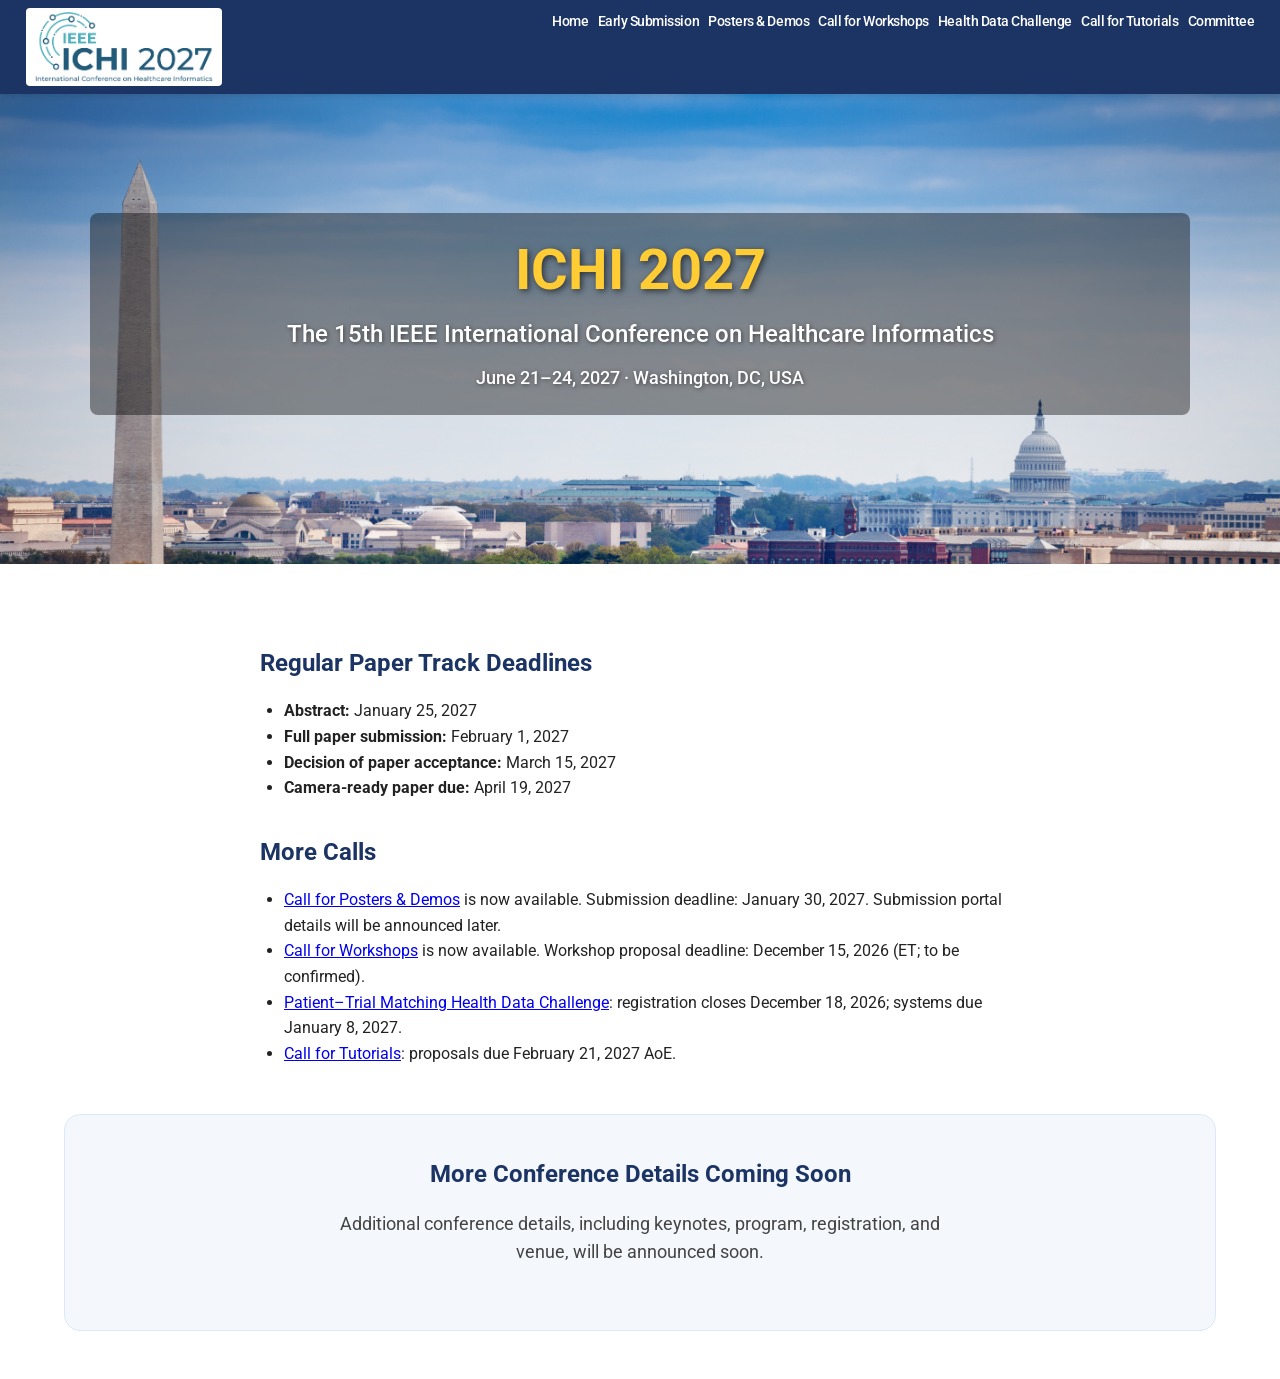
==== commit a6bcc6f7: "Update index.html" ====
--- a/index.html
+++ b/index.html
@@ -1,4 +1,5 @@
 <!DOCTYPE html>
+<!-- Updated: November 8, 2026 -->
 <html lang="en">
 <head>
     <meta charset="UTF-8" />
@@ -30,18 +31,6 @@
 
 <main class="container" style="padding: 3rem 0; text-align: center;">
 
-  <section class="conference-status-alert" role="status" style="text-align: left;">
-    <strong>Call for Posters &amp; Demos is now available.</strong>
-    Submission deadline: <strong>January 30, 2027</strong>. Submission portal details will be announced later.
-    <a class="registration-link-status" href="call-for-posters.html">View call</a>
-  </section>
-
-  <section class="conference-status-alert" role="status" style="text-align: left;">
-    <strong>Call for Workshops is now available.</strong>
-    Workshop proposal deadline: <strong>December 15, 2026</strong> (ET; to be confirmed).
-    <a class="registration-link-status" href="call-for-workshops.html">View call</a>
-  </section>
-
   <section style="max-width: 760px; margin: 2rem auto; text-align: left;">
     <h2>Regular Paper Track Deadlines</h2>
     <ul>
@@ -55,6 +44,8 @@
   <section style="max-width: 760px; margin: 2rem auto; text-align: left;">
     <h2>More Calls</h2>
     <ul>
+      <li><a href="call-for-posters.html">Call for Posters &amp; Demos</a> is now available. Submission deadline: January 30, 2027. Submission portal details will be announced later.</li>
+      <li><a href="call-for-workshops.html">Call for Workshops</a> is now available. Workshop proposal deadline: December 15, 2026 (ET; to be confirmed).</li>
       <li><a href="call-for-health-data-challenge.html">Patient–Trial Matching Health Data Challenge</a>: registration closes December 18, 2026; systems due January 8, 2027.</li>
       <li><a href="call-for-tutorials.html">Call for Tutorials</a>: proposals due February 21, 2027 AoE.</li>
     </ul>
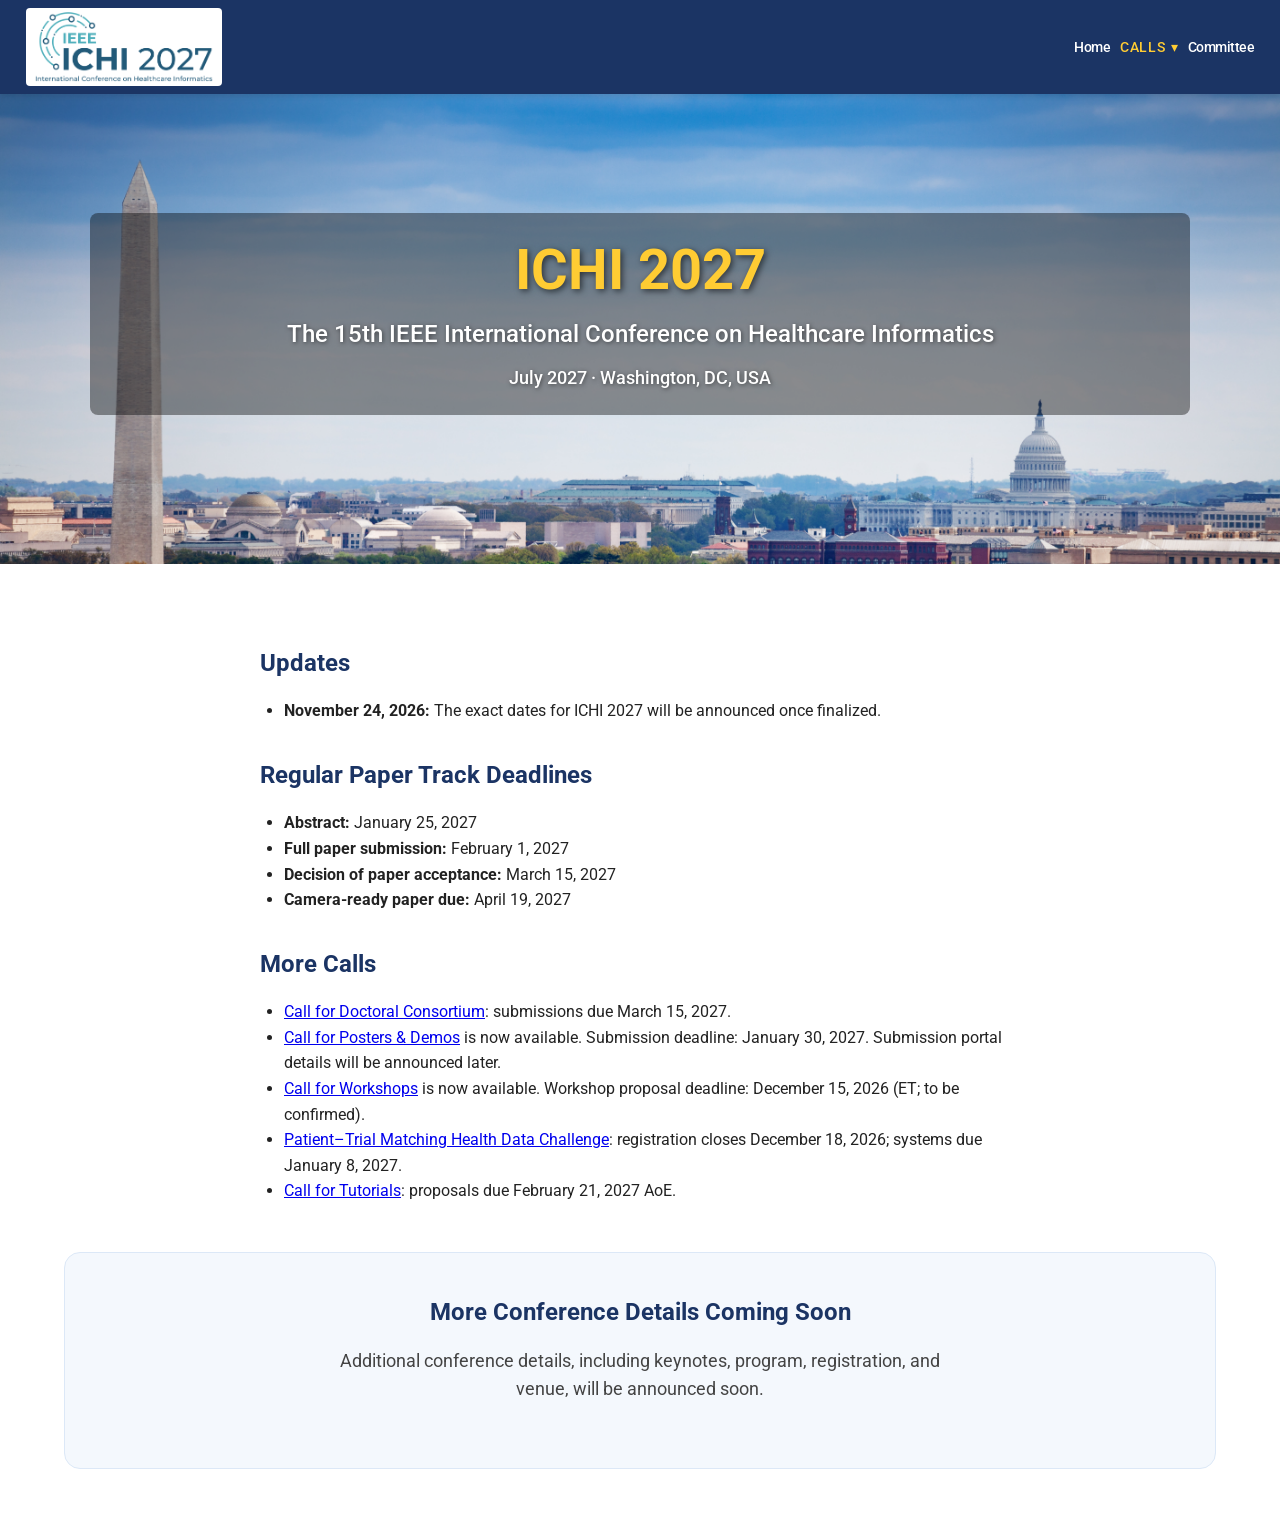
==== commit 40abb68e: "Update" ====
--- a/index.html
+++ b/index.html
@@ -1,5 +1,5 @@
 <!DOCTYPE html>
-<!-- Updated: November 8, 2026 -->
+<!-- Updated: November 24, 2026 -->
 <html lang="en">
 <head>
     <meta charset="UTF-8" />
@@ -25,11 +25,18 @@
   <div class="hero-text">
     <h1>ICHI 2027</h1>
     <p class="hero-description">The 15th IEEE International Conference on Healthcare Informatics</p>
-    <p class="hero-subtitle">June 21–24, 2027 · Washington, DC, USA</p>
+    <p class="hero-subtitle">July 2027 · Washington, DC, USA</p>
   </div>
 </section>
 
 <main class="container" style="padding: 3rem 0; text-align: center;">
+
+  <section style="max-width: 760px; margin: 2rem auto; text-align: left;">
+    <h2>Updates</h2>
+    <ul>
+      <li><strong>November 24, 2026:</strong> The exact dates for ICHI 2027 will be announced once finalized.</li>
+    </ul>
+  </section>
 
   <section style="max-width: 760px; margin: 2rem auto; text-align: left;">
     <h2>Regular Paper Track Deadlines</h2>
@@ -44,6 +51,7 @@
   <section style="max-width: 760px; margin: 2rem auto; text-align: left;">
     <h2>More Calls</h2>
     <ul>
+      <li><a href="call-for-doctorial-consortium.html">Call for Doctoral Consortium</a>: submissions due March 15, 2027.</li>
       <li><a href="call-for-posters.html">Call for Posters &amp; Demos</a> is now available. Submission deadline: January 30, 2027. Submission portal details will be announced later.</li>
       <li><a href="call-for-workshops.html">Call for Workshops</a> is now available. Workshop proposal deadline: December 15, 2026 (ET; to be confirmed).</li>
       <li><a href="call-for-health-data-challenge.html">Patient–Trial Matching Health Data Challenge</a>: registration closes December 18, 2026; systems due January 8, 2027.</li>
--- a/style.css
+++ b/style.css
@@ -132,7 +132,8 @@
 .nav-menu li {
     flex: 0 1 auto;
 }
-.nav-menu li a {
+.nav-menu li a,
+.nav-menu summary {
     color: var(--text-light);
     text-decoration: none;
     font-weight: 500;
@@ -240,7 +241,8 @@
     .nav-menu {
         gap: 0.42rem;
     }
-    .nav-menu li a {
+    .nav-menu li a,
+    .nav-menu summary {
         font-size: 0.78rem;
     }
     .nav-menu li.nav-feature a {
@@ -248,15 +250,11 @@
     }
 }
 @media (max-width: 1280px) {
-    .navbar .container {
-        align-items: flex-start;
-    }
     .nav-menu {
-        flex-wrap: wrap;
-        row-gap: 0.42rem;
         gap: 0.58rem;
     }
-    .nav-menu li a {
+    .nav-menu li a,
+    .nav-menu summary {
         font-size: 0.86rem;
     }
     .nav-menu li.nav-feature a {
@@ -295,6 +293,62 @@
 }
 .dropdown:hover .dropdown-content {
     display: block;
+}
+
+.calls-menu {
+    position: relative;
+}
+.calls-menu > summary {
+    cursor: pointer;
+    list-style: none;
+    gap: 0.3rem;
+    text-transform: uppercase;
+    color: var(--umn-gold);
+    letter-spacing: 0.06em;
+}
+.calls-menu > summary::-webkit-details-marker {
+    display: none;
+}
+.calls-menu > summary:hover {
+    color: var(--umn-gold);
+}
+.calls-menu > summary:focus-visible {
+    outline: 2px solid var(--umn-gold);
+    outline-offset: 4px;
+}
+.calls-menu > .dropdown-content {
+    left: auto;
+    right: 0;
+    width: max-content;
+    min-width: 0;
+    max-width: min(440px, 90vw);
+    padding: 0.35rem 0;
+    list-style: none;
+}
+.calls-menu[open] > .dropdown-content {
+    display: block;
+}
+.calls-menu .dropdown-content li,
+.calls-menu .dropdown-content a,
+.calls-menu .dropdown-content span {
+    white-space: normal;
+}
+.calls-menu .dropdown-content a,
+.calls-menu .dropdown-content span {
+    display: block;
+    font-size: 0.95rem;
+    line-height: 1.4;
+}
+.calls-menu .dropdown-content [aria-disabled="true"] {
+    color: #666;
+}
+@media (max-width: 768px) {
+    .calls-menu > .dropdown-content {
+        left: 50%;
+        right: auto;
+        transform: translateX(-50%);
+        max-width: 80vw;
+    }
 }
 
 /* Hero Section */
@@ -1161,11 +1215,11 @@
     width: 100%;
     }
     .nav-menu {
-        flex-wrap: wrap;
         justify-content: center;
         gap: 0.85rem 1rem;
     }
-    .nav-menu li a {
+    .nav-menu li a,
+    .nav-menu summary {
         font-size: 0.82rem;
     }
     .hero {
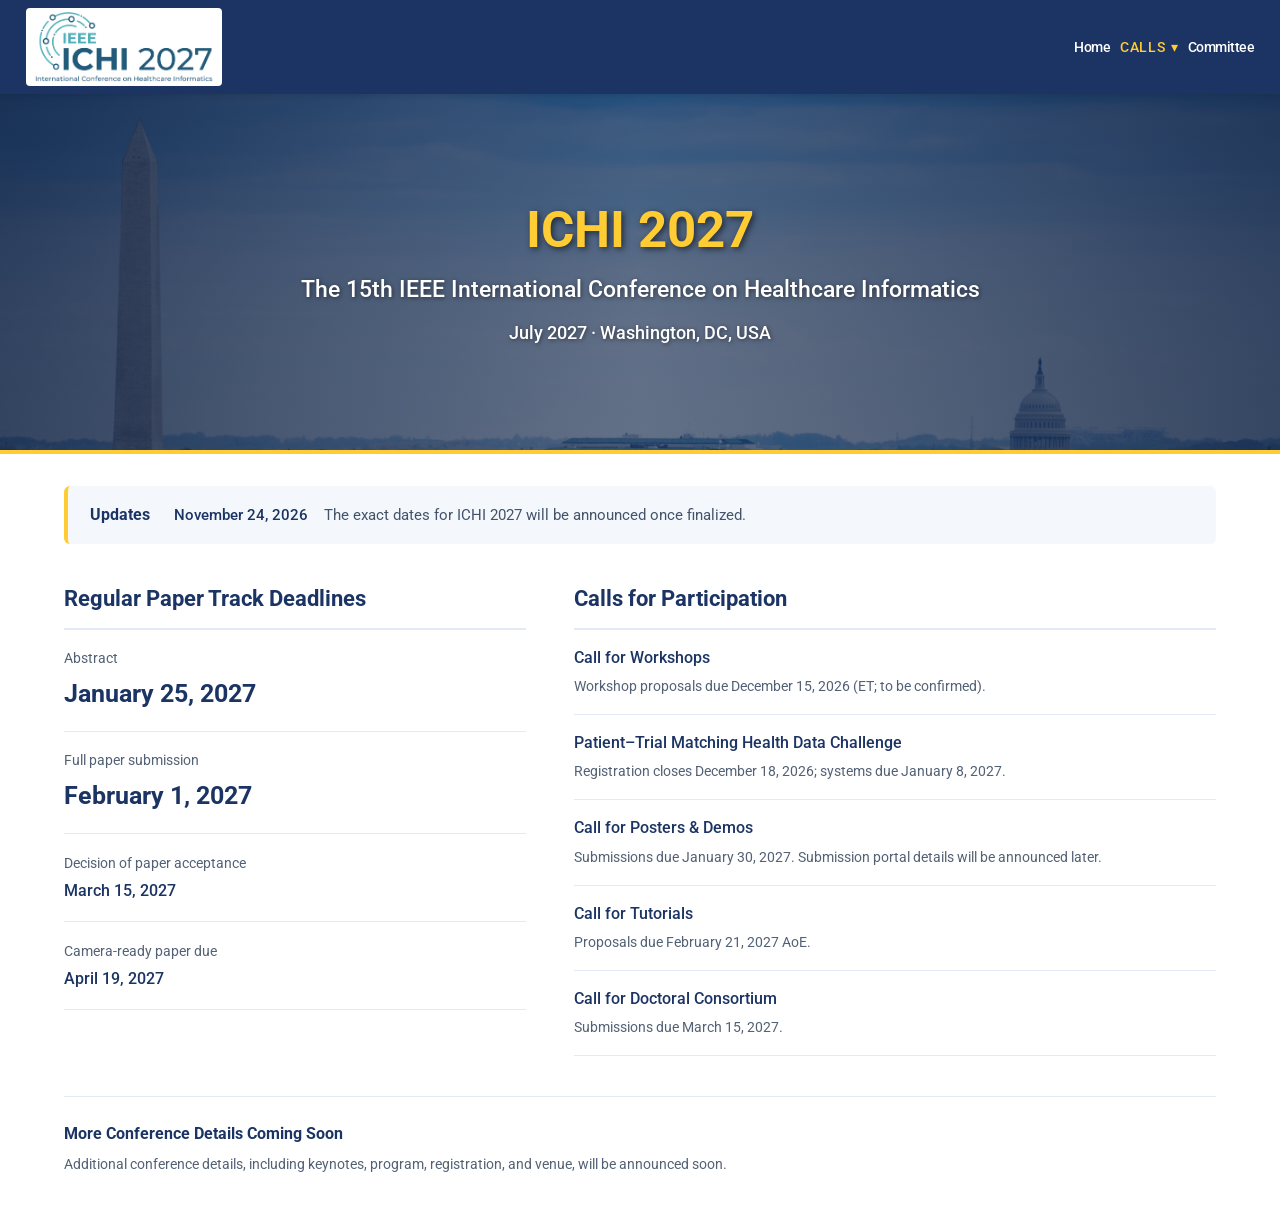
==== commit c52d43f9: "layout update" ====
--- a/index.html
+++ b/index.html
@@ -21,7 +21,7 @@
 </header>
 
 <!-- Hero Section -->
-<section class="hero">
+<section class="hero home-hero">
   <div class="hero-text">
     <h1>ICHI 2027</h1>
     <p class="hero-description">The 15th IEEE International Conference on Healthcare Informatics</p>
@@ -29,46 +29,72 @@
   </div>
 </section>
 
-<main class="container" style="padding: 3rem 0; text-align: center;">
-
-  <section style="max-width: 760px; margin: 2rem auto; text-align: left;">
-    <h2>Updates</h2>
-    <ul>
-      <li><strong>November 24, 2026:</strong> The exact dates for ICHI 2027 will be announced once finalized.</li>
-    </ul>
+<main class="container home-content">
+  <section class="home-updates" aria-labelledby="updates-heading">
+    <h2 id="updates-heading">Updates</h2>
+    <p><time datetime="2026-11-24">November 24, 2026</time><span>The exact dates for ICHI 2027 will be announced once finalized.</span></p>
   </section>
 
-  <section style="max-width: 760px; margin: 2rem auto; text-align: left;">
-    <h2>Regular Paper Track Deadlines</h2>
-    <ul>
-      <li><strong>Abstract:</strong> January 25, 2027</li>
-      <li><strong>Full paper submission:</strong> February 1, 2027</li>
-      <li><strong>Decision of paper acceptance:</strong> March 15, 2027</li>
-      <li><strong>Camera-ready paper due:</strong> April 19, 2027</li>
-    </ul>
-  </section>
+  <div class="home-grid">
+    <section aria-labelledby="deadlines-heading">
+      <h2 id="deadlines-heading">Regular Paper Track Deadlines</h2>
+      <dl class="home-deadlines">
+        <div class="home-deadline home-deadline--primary">
+          <dt>Abstract</dt>
+          <dd><time datetime="2027-01-25">January 25, 2027</time></dd>
+        </div>
+        <div class="home-deadline home-deadline--primary">
+          <dt>Full paper submission</dt>
+          <dd><time datetime="2027-02-01">February 1, 2027</time></dd>
+        </div>
+        <div class="home-deadline">
+          <dt>Decision of paper acceptance</dt>
+          <dd><time datetime="2027-03-15">March 15, 2027</time></dd>
+        </div>
+        <div class="home-deadline">
+          <dt>Camera-ready paper due</dt>
+          <dd><time datetime="2027-04-19">April 19, 2027</time></dd>
+        </div>
+      </dl>
+    </section>
 
-  <section style="max-width: 760px; margin: 2rem auto; text-align: left;">
-    <h2>More Calls</h2>
-    <ul>
-      <li><a href="call-for-doctorial-consortium.html">Call for Doctoral Consortium</a>: submissions due March 15, 2027.</li>
-      <li><a href="call-for-posters.html">Call for Posters &amp; Demos</a> is now available. Submission deadline: January 30, 2027. Submission portal details will be announced later.</li>
-      <li><a href="call-for-workshops.html">Call for Workshops</a> is now available. Workshop proposal deadline: December 15, 2026 (ET; to be confirmed).</li>
-      <li><a href="call-for-health-data-challenge.html">Patient–Trial Matching Health Data Challenge</a>: registration closes December 18, 2026; systems due January 8, 2027.</li>
-      <li><a href="call-for-tutorials.html">Call for Tutorials</a>: proposals due February 21, 2027 AoE.</li>
-    </ul>
-  </section>
+    <section aria-labelledby="calls-heading">
+      <h2 id="calls-heading">Calls for Participation</h2>
+      <ul class="home-calls">
+        <li>
+          <h3><a href="call-for-workshops.html">Call for Workshops</a></h3>
+          <p>Workshop proposals due <time datetime="2026-12-15">December 15, 2026</time> (ET; to be confirmed).</p>
+        </li>
+        <li>
+          <h3><a href="call-for-health-data-challenge.html">Patient–Trial Matching Health Data Challenge</a></h3>
+          <p>Registration closes <time datetime="2026-12-18">December 18, 2026</time>; systems due <time datetime="2027-01-08">January 8, 2027</time>.</p>
+        </li>
+        <li>
+          <h3><a href="call-for-posters.html">Call for Posters &amp; Demos</a></h3>
+          <p>Submissions due <time datetime="2027-01-30">January 30, 2027</time>. Submission portal details will be announced later.</p>
+        </li>
+        <li>
+          <h3><a href="call-for-tutorials.html">Call for Tutorials</a></h3>
+          <p>Proposals due <time datetime="2027-02-21">February 21, 2027</time> AoE.</p>
+        </li>
+        <li>
+          <h3><a href="call-for-doctorial-consortium.html">Call for Doctoral Consortium</a></h3>
+          <p>Submissions due <time datetime="2027-03-15">March 15, 2027</time>.</p>
+        </li>
+      </ul>
+    </section>
+  </div>
 
-  <div style="margin-top: 3rem; padding: 2.5rem; border: 1px solid #dce8f7; border-radius: 16px; background: #f4f8fd;">
-    <h2 style="color: var(--umn-maroon); margin-bottom: 1rem;">More Conference Details Coming Soon</h2>
-    <p style="font-size: 1.1rem; color: #444; max-width: 600px; margin: 0 auto 1.5rem;">
+  <section class="home-more" aria-labelledby="more-heading">
+    <h2 id="more-heading">More Conference Details Coming Soon</h2>
+    <p>
       Additional conference details, including keynotes, program, registration, and venue, will be announced soon.
     </p>
     <!-- <p style="color: #666;">
       Questions? Contact us at
       <a href="mailto:ichi2027@temple.edu">ichi2027@temple.edu</a>
     </p> -->
-  </div>
+  </section>
 
 </main>
 
--- a/style.css
+++ b/style.css
@@ -25,13 +25,20 @@
 }
 
 /* Container */
-.cfp-content {
+.container.cfp-content {
   margin-top: 2rem;
   padding-bottom: 3rem;
   overflow-wrap: anywhere;
 }
 .cfp-content > h2:not(:first-child) {
   margin-top: 2rem;
+  padding-top: 1.5rem;
+  border-top: 2px solid #e0e0e0;
+}
+.cfp-content > .committee-section {
+  margin-top: 2rem;
+  padding-top: 1.5rem;
+  border-top: 2px solid #e0e0e0;
 }
 .cfp-content > h3 {
   color: var(--umn-maroon);
@@ -51,8 +58,13 @@
 }
 .cfp-dates {
   width: 100%;
+  min-width: 520px;
+  table-layout: fixed;
   border-collapse: collapse;
   text-align: left;
+}
+.cfp-dates thead th:first-child {
+  width: 65%;
 }
 .cfp-dates th,
 .cfp-dates td {
@@ -422,6 +434,143 @@
   margin: 0;
 }
 
+
+/* Homepage */
+.hero.home-hero {
+    height: 360px;
+    margin-top: clamp(84px, calc(5.5vw + 24px), 104px);
+    border-bottom: 4px solid var(--umn-gold);
+}
+.home-hero::after {
+    background: linear-gradient(90deg, rgba(15, 35, 69, 0.8), rgba(15, 35, 69, 0.6), rgba(15, 35, 69, 0.8));
+}
+.home-hero .hero-text {
+    max-width: 1000px;
+    background: transparent;
+}
+.home-hero .hero-text h1 {
+    font-size: clamp(2.8rem, 4vw, 4rem);
+}
+.home-hero .hero-text .hero-description {
+    font-size: clamp(1.15rem, 1.8vw, 1.55rem);
+}
+.home-content {
+    padding: 2rem 0 3rem;
+    text-align: left;
+    overflow-wrap: anywhere;
+}
+.home-updates {
+    display: grid;
+    grid-template-columns: auto minmax(0, 1fr);
+    align-items: center;
+    gap: 1.5rem;
+    padding: 1rem 1.4rem;
+    margin-bottom: 2.5rem;
+    border-left: 4px solid var(--umn-gold);
+    border-radius: 6px;
+    background: #f4f8fd;
+}
+.home-updates h2 {
+    margin: 0;
+    font-size: 1rem;
+}
+.home-updates p {
+    display: flex;
+    flex-wrap: wrap;
+    gap: 0.2rem 1rem;
+    font-size: 0.95rem;
+    color: #42536a;
+}
+.home-updates time {
+    font-weight: 500;
+    color: var(--umn-maroon);
+}
+.home-grid {
+    display: grid;
+    grid-template-columns: minmax(0, 0.9fr) minmax(0, 1.25fr);
+    gap: 3rem;
+}
+.home-grid > section > h2 {
+    padding-bottom: 0.85rem;
+    margin-bottom: 0;
+    border-bottom: 2px solid #e3eaf3;
+    font-size: 1.35rem;
+    line-height: 1.4;
+}
+.home-deadline {
+    padding: 1.1rem 0;
+    border-bottom: 1px solid #e3eaf3;
+}
+.home-deadline dt {
+    margin-bottom: 0.2rem;
+    font-size: 0.9rem;
+    color: #536175;
+}
+.home-deadline dd {
+    font-size: 1rem;
+    font-weight: 500;
+    color: var(--umn-maroon);
+}
+.home-deadline--primary dd {
+    font-size: 1.55rem;
+    font-weight: 700;
+}
+.home-calls {
+    padding: 0;
+    list-style: none;
+}
+.home-calls > li {
+    padding: 1rem 0;
+    border-bottom: 1px solid #e3eaf3;
+}
+.home-calls h3 {
+    font-size: 1.02rem;
+    line-height: 1.45;
+    font-weight: 500;
+}
+.home-calls a {
+    color: var(--umn-maroon);
+    text-decoration: none;
+}
+.home-calls a:hover,
+.home-calls a:focus-visible {
+    text-decoration: underline;
+    text-underline-offset: 0.2em;
+}
+.home-calls p {
+    margin-top: 0.35rem;
+    font-size: 0.9rem;
+    color: #536175;
+}
+.home-more {
+    margin-top: 2.5rem;
+    padding-top: 1.5rem;
+    border-top: 1px solid #e3eaf3;
+}
+.home-more h2 {
+    margin-bottom: 0.4rem;
+    font-size: 1rem;
+}
+.home-more p {
+    font-size: 0.9rem;
+    color: #536175;
+}
+@media (max-width: 768px) {
+    .hero.home-hero {
+        height: 300px;
+        margin-top: 0;
+    }
+    .home-updates {
+        grid-template-columns: minmax(0, 1fr);
+        gap: 0.5rem;
+        padding: 1rem;
+        margin-bottom: 2rem;
+    }
+    .home-grid {
+        grid-template-columns: minmax(0, 1fr);
+        gap: 2rem;
+    }
+}
 
 /* Main Sections */
 .welcome-news {
